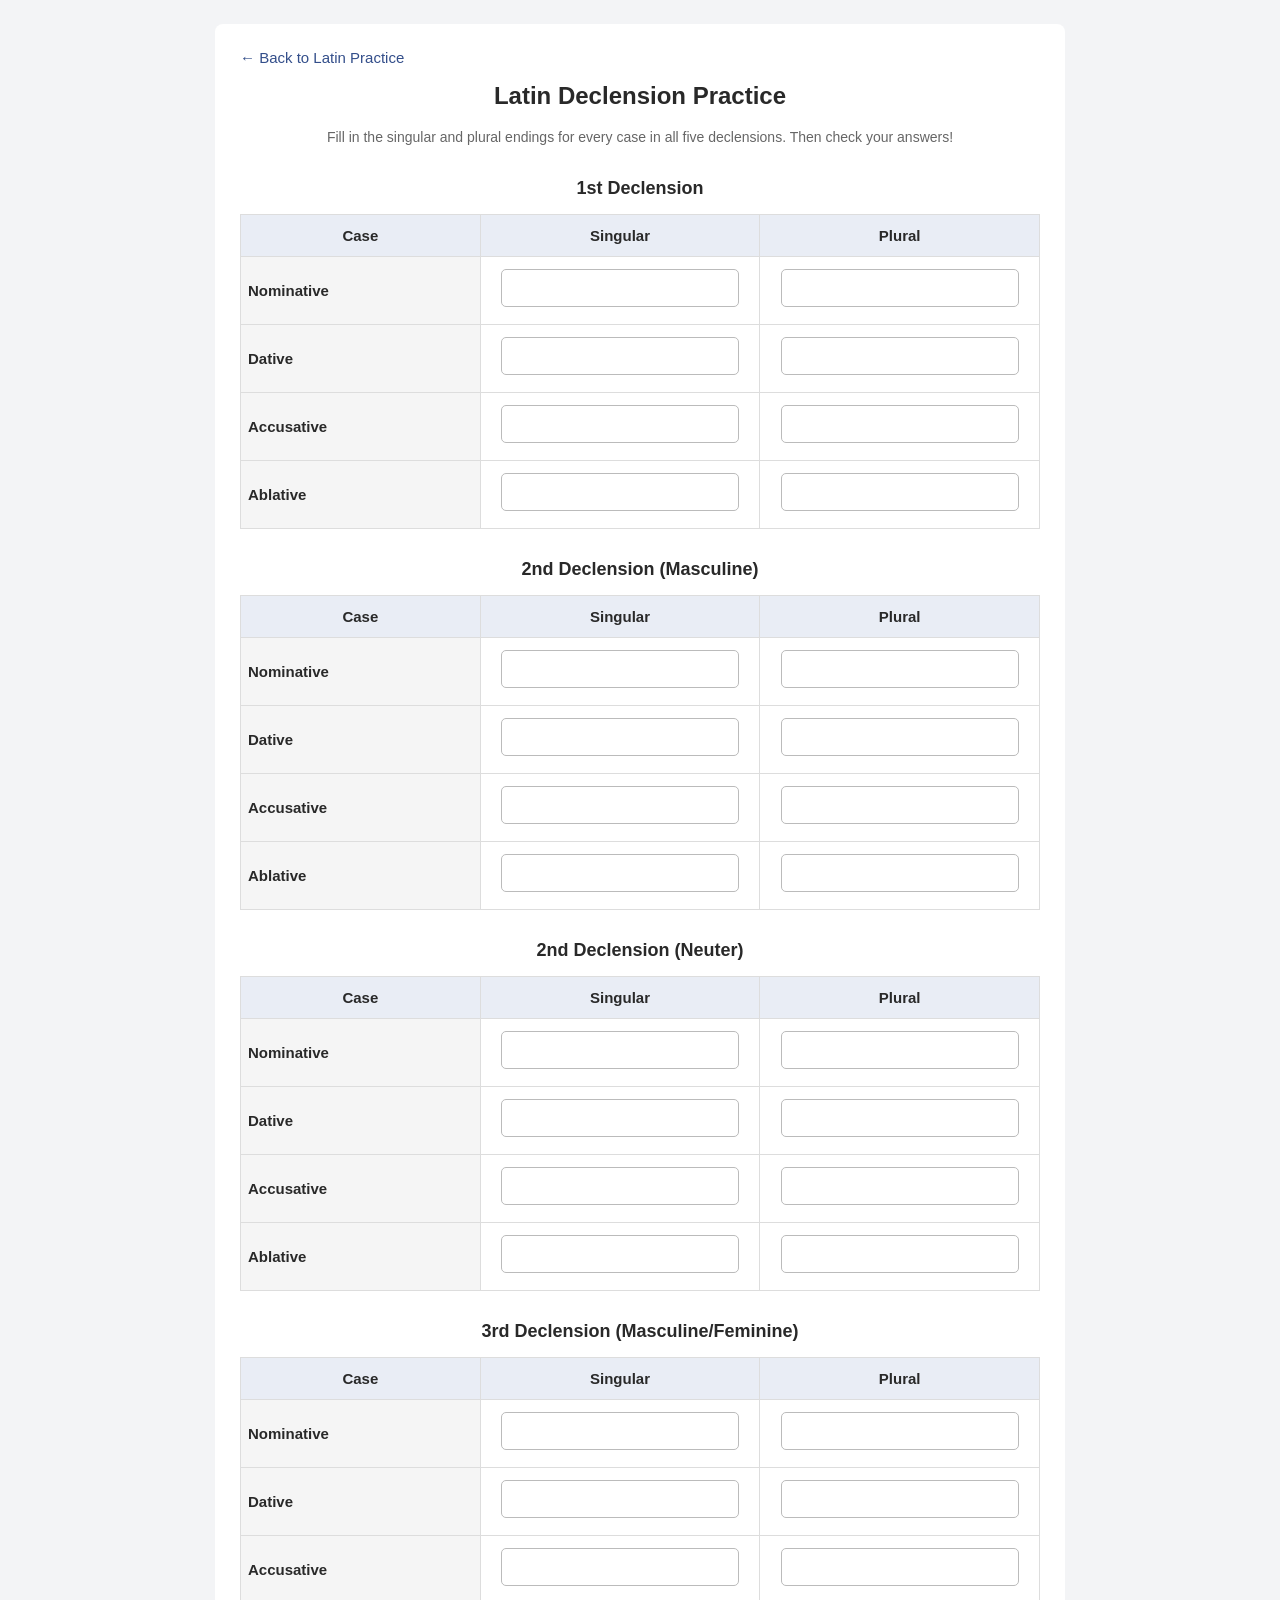
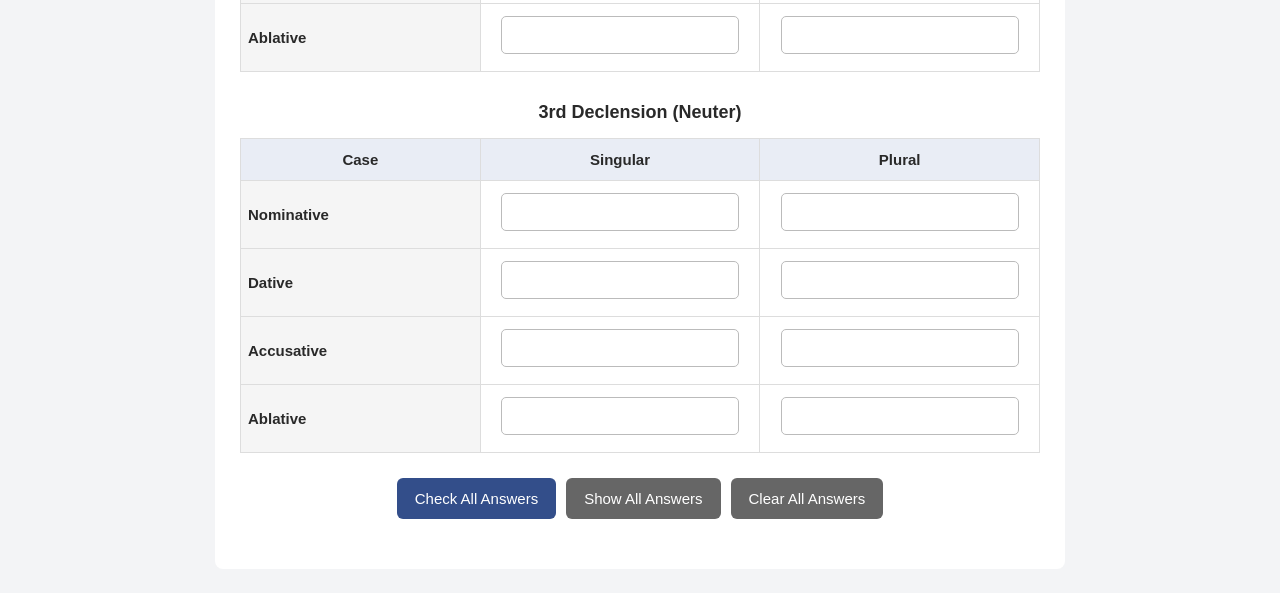
==== declensiontester.html @ fd29722c "added homepage and the idea of a future verb tenses tester" ====
<!DOCTYPE html>
<html lang="en">
<head>
<meta charset="UTF-8">
<meta name="viewport" content="width=device-width, initial-scale=1.0">
<title>Latin Declension Practice</title>

<link rel="stylesheet" href="style.css">

</head>

<body>

<div class="container">

    <a class="back-button" href="./index.html">← Back to Latin Practice</a>

    <h1>Latin Declension Practice</h1>

    <p class="instructions">
        Fill in the singular and plural endings for every case
        in all five declensions. Then check your answers!
    </p>

    <div id="charts"></div>

    <div class="controls">
        <button onclick="checkAnswers()">
            Check All Answers
        </button>

        <button class="secondary" onclick="showAnswers()">
            Show All Answers
        </button>

        <button class="secondary" onclick="resetAnswers()">
            Clear All Answers
        </button>
    </div>

    <div class="feedback" id="feedback"></div>
    <div class="score" id="score"></div>

</div>

<script>

const charts = {

    first: {
        title: "1st Declension",
        cases: [
            ["Nominative", "a", "ae"],
            ["Dative", "ae", "is"],
            ["Accusative", "am", "as"],
            ["Ablative", "a", "is"]
        ]
    },

    secondM: {
        title: "2nd Declension (Masculine)",
        cases: [
            ["Nominative", "-us / -er", "i"],
            ["Dative", "o", "is"],
            ["Accusative", "um", "os"],
            ["Ablative", "o", "is"]
        ]
    },

    secondN: {
        title: "2nd Declension (Neuter)",
        cases: [
            ["Nominative", "um", "a"],
            ["Dative", "o", "is"],
            ["Accusative", "um", "a"],
            ["Ablative", "o", "is"]
        ]
    },

    thirdMF: {
        title: "3rd Declension (Masculine/Feminine)",
        cases: [
            ["Nominative", "varies", "es"],
            ["Dative", "i", "ibus"],
            ["Accusative", "em", "es"],
            ["Ablative", "e", "ibus"]
        ]
    },

    thirdN: {
        title: "3rd Declension (Neuter)",
        cases: [
            ["Nominative", "varies", "a"],
            ["Dative", "i", "ibus"],
            ["Accusative", "varies", "a"],
            ["Ablative", "e", "ibus"]
        ]
    }

};


// Create all five charts

function createCharts() {

    const container = document.getElementById("charts");

    container.innerHTML = "";

    Object.entries(charts).forEach(([key, chart]) => {

        const section = document.createElement("div");
        section.className = "chart";

        const heading = document.createElement("h2");
        heading.textContent = chart.title;

        section.appendChild(heading);

        const table = document.createElement("table");

        table.innerHTML = `
            <thead>
                <tr>
                    <th>Case</th>
                    <th>Singular</th>
                    <th>Plural</th>
                </tr>
            </thead>
            <tbody></tbody>
        `;

        const body = table.querySelector("tbody");

        chart.cases.forEach((row, index) => {

            const tr = document.createElement("tr");

            tr.innerHTML = `
                <td>${row[0]}</td>

                <td>
                    <input
                        type="text"
                        id="${key}-s${index}"
                        autocomplete="off"
                        spellcheck="false"
                    >
                    <div class="answer" id="${key}-sa${index}"></div>
                </td>

                <td>
                    <input
                        type="text"
                        id="${key}-p${index}"
                        autocomplete="off"
                        spellcheck="false"
                    >
                    <div class="answer" id="${key}-pa${index}"></div>
                </td>
            `;

            body.appendChild(tr);

        });

        section.appendChild(table);
        container.appendChild(section);

    });

    // Press Enter to check all answers

    document.querySelectorAll("input").forEach(input => {

        input.addEventListener("keydown", event => {

            if (event.key === "Enter") {
                checkAnswers();
            }

        });

    });

}


// Normalize answers

function normalize(value) {

    return value.toLowerCase()
        .trim()
        .replace(/[\s-]/g, "");

}


// Check whether an answer is correct

function isCorrect(input, answer) {

    const entered = normalize(input);

    const accepted = answer.split("/").map(normalize);

    return accepted.includes(entered);

}


// Check every chart

function checkAnswers() {

    let correct = 0;
    let total = 0;

    Object.entries(charts).forEach(([key, chart]) => {

        chart.cases.forEach((row, index) => {

            ["s", "p"].forEach((type, column) => {

                total++;

                const input = document.getElementById(
                    `${key}-${type}${index}`
                );

                const answer = row[column + 1];

                const result = isCorrect(input.value, answer);

                input.classList.remove("correct", "incorrect");

                input.classList.add(
                    result ? "correct" : "incorrect"
                );

                if (result) correct++;

                const answerBox = document.getElementById(
                    `${key}-${type === "s" ? "sa" : "pa"}${index}`
                );

                answerBox.textContent = result
                    ? "✓"
                    : "Answer: " + answer;

            });

        });

    });

    document.getElementById("feedback").textContent =
        correct === total
            ? "Perfect! All answers are correct!"
            : correct + " out of " + total + " correct.";

    document.getElementById("score").textContent =
        "Keep practicing until you get all 40 correct!";

}


// Show every answer

function showAnswers() {

    Object.entries(charts).forEach(([key, chart]) => {

        chart.cases.forEach((row, index) => {

            ["s", "p"].forEach((type, column) => {

                const input = document.getElementById(
                    `${key}-${type}${index}`
                );

                const answer = row[column + 1];

                input.value = answer;

                input.classList.remove("incorrect");
                input.classList.add("correct");

                const answerBox = document.getElementById(
                    `${key}-${type === "s" ? "sa" : "pa"}${index}`
                );

                answerBox.textContent = "";

            });

        });

    });

    document.getElementById("feedback").textContent =
        "All answer keys displayed!";

    document.getElementById("score").textContent = "";

}


// Clear all answers

function resetAnswers() {

    document.querySelectorAll("input").forEach(input => {

        input.value = "";

        input.classList.remove("correct", "incorrect");

    });

    document.querySelectorAll(".answer").forEach(box => {

        box.textContent = "";

    });

    document.getElementById("feedback").textContent = "";
    document.getElementById("score").textContent = "";

}


// Start the page

createCharts();

</script>

</body>
</html>
---- style.css ----
* {
  box-sizing: border-box;
}

body {
  margin: 0;
  padding: 24px 16px;
  color: #292929;
  background: #f3f4f6;
  font: 15px Arial, sans-serif;
}

main,
.container {
  max-width: 850px;
  margin: 0 auto;
  padding: 25px;
  background: white;
  border-radius: 8px;
}

/* Homepage */

h1 {
  margin-top: 0;
  text-align: center;
  font-size: 24px;
}

.intro,
.instructions {
  margin-bottom: 26px;
  color: #666;
  text-align: center;
  font-size: 14px;
  line-height: 1.6;
}

h2 {
  font-size: 18px;
}

.tools {
  border: 1px solid #ddd;
}

.tool {
  display: flex;
  justify-content: space-between;
  padding: 14px;
  border-bottom: 1px solid #ddd;
  color: #666;
  line-height: 1.6;
  text-decoration: none;
}

.tool:last-child {
  border-bottom: 0;
}

.tool:nth-child(odd) {
  background: #f5f5f5;
}

.tool:hover {
  background: #e9edf5;
}

.tool strong {
  color: #292929;
}

/* Declension tester */

.instructions {
  margin-bottom: 20px;
}

.chart {
  margin-top: 30px;
}

.chart h2 {
  margin-bottom: 5px;
  text-align: center;
}

table {
  width: 100%;
  margin-top: 15px;
  border-collapse: collapse;
  text-align: center;
}

th,
td {
  padding: 12px 7px;
  border: 1px solid #ddd;
}

th {
  background: #e9edf5;
}

td:first-child {
  width: 30%;
  background: #f5f5f5;
  font-weight: bold;
  text-align: left;
}

input {
  width: 90%;
  min-width: 55px;
  padding: 9px 4px;
  border: 1px solid #bbb;
  border-radius: 5px;
  text-align: center;
  font-size: 16px;
}

input.correct {
  border: 2px solid #269b54;
  background: #e6f7eb;
}

input.incorrect {
  border: 2px solid #d94b4b;
  background: #fff0f0;
}

.answer {
  margin-top: 5px;
  color: #c0392b;
  font-size: 12px;
}

.controls {
  display: flex;
  flex-wrap: wrap;
  justify-content: center;
  gap: 10px;
  margin: 25px 0;
}

button {
  padding: 12px 18px;
  border: 0;
  border-radius: 6px;
  background: #334e8a;
  color: white;
  font-size: 15px;
  cursor: pointer;
}

button:hover {
  background: #243966;
}

button.secondary {
  background: #666;
}

button.secondary:hover {
  background: #444;
}

.back-button {
  display: inline-block;
  margin-bottom: 16px;
  color: #334e8a;
  text-decoration: none;
}

.back-button:hover {
  text-decoration: underline;
}

.feedback,
.score {
  text-align: center;
}

.feedback {
  margin: 20px 0;
  font-size: 18px;
  font-weight: bold;
}

.score {
  margin-top: 12px;
  color: #555;
}

@media (max-width: 500px) {
  body {
    padding: 15px 9px;
  }

  main,
  .container {
    padding: 15px 9px;
  }

  th,
  td {
    padding: 8px 3px;
    font-size: 13px;
  }

  input {
    width: 95%;
    min-width: 40px;
    font-size: 14px;
  }

  .chart h2 {
    font-size: 16px;
  }
}
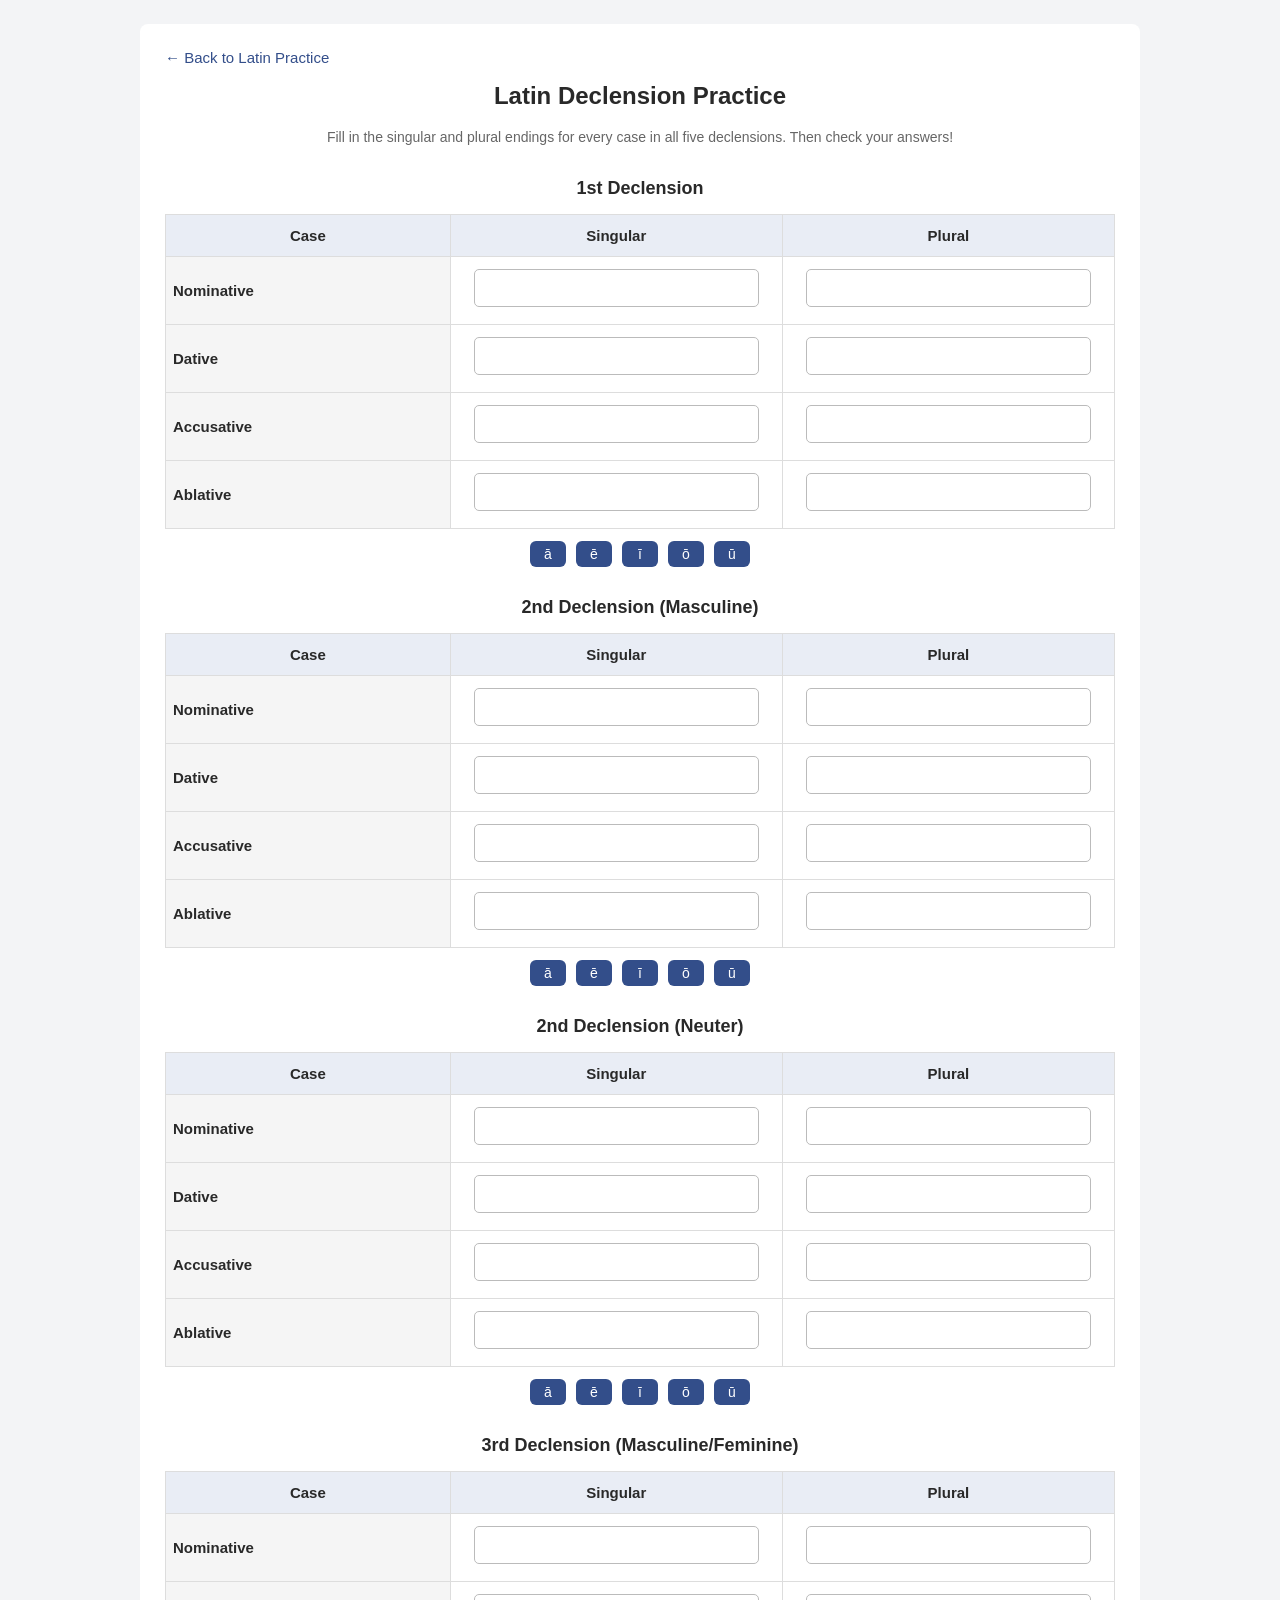
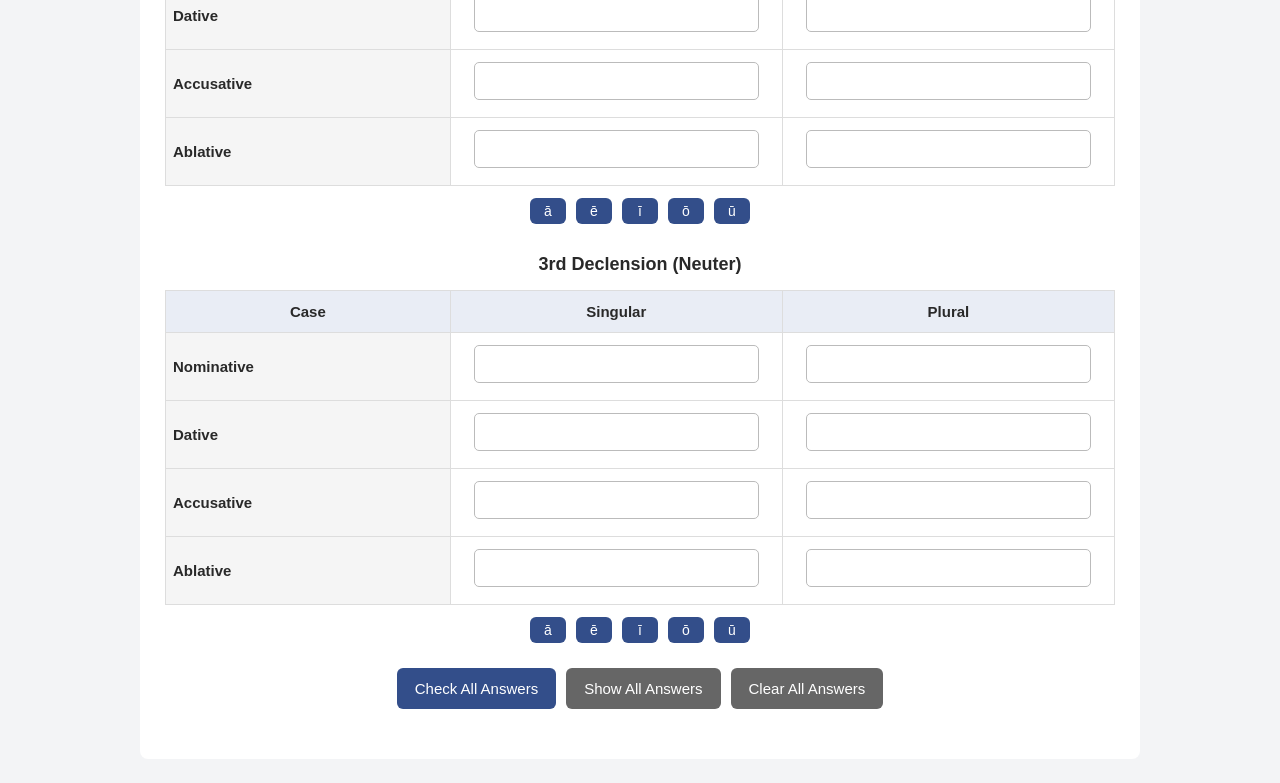
==== commit 1cb54691: "style updates and new tensetester" ====
--- a/declensiontester.html
+++ b/declensiontester.html
@@ -47,24 +47,23 @@
 <script>
 
 const charts = {
-
     first: {
         title: "1st Declension",
         cases: [
             ["Nominative", "a", "ae"],
-            ["Dative", "ae", "is"],
-            ["Accusative", "am", "as"],
-            ["Ablative", "a", "is"]
+            ["Dative", "ae", "īs"],
+            ["Accusative", "am", "ās"],
+            ["Ablative", "ā", "īs"]
         ]
     },
 
     secondM: {
         title: "2nd Declension (Masculine)",
         cases: [
-            ["Nominative", "-us / -er", "i"],
-            ["Dative", "o", "is"],
-            ["Accusative", "um", "os"],
-            ["Ablative", "o", "is"]
+            ["Nominative", "-us / -er", "ī"],
+            ["Dative", "ō", "īs"],
+            ["Accusative", "um", "ōs"],
+            ["Ablative", "ō", "īs"]
         ]
     },
 
@@ -72,18 +71,18 @@
         title: "2nd Declension (Neuter)",
         cases: [
             ["Nominative", "um", "a"],
-            ["Dative", "o", "is"],
+            ["Dative", "ō", "īs"],
             ["Accusative", "um", "a"],
-            ["Ablative", "o", "is"]
+            ["Ablative", "ō", "īs"]
         ]
     },
 
     thirdMF: {
         title: "3rd Declension (Masculine/Feminine)",
         cases: [
-            ["Nominative", "varies", "es"],
-            ["Dative", "i", "ibus"],
-            ["Accusative", "em", "es"],
+            ["Nominative", "varies", "ēs"],
+            ["Dative", "ī", "ibus"],
+            ["Accusative", "em", "ēs"],
             ["Ablative", "e", "ibus"]
         ]
     },
@@ -92,14 +91,12 @@
         title: "3rd Declension (Neuter)",
         cases: [
             ["Nominative", "varies", "a"],
-            ["Dative", "i", "ibus"],
+            ["Dative", "ī", "ibus"],
             ["Accusative", "varies", "a"],
             ["Ablative", "e", "ibus"]
         ]
     }
-
 };
-
 
 // Create all five charts
 
@@ -167,6 +164,19 @@
         });
 
         section.appendChild(table);
+	const macronButtons = document.createElement("div");
+	macronButtons.className = "macron-buttons";
+	
+	["ā", "ē", "ī", "ō", "ū"].forEach(letter => {
+	    const button = document.createElement("button");
+	    button.type = "button";
+	    button.textContent = letter;
+	    button.dataset.letter = letter;
+	    macronButtons.appendChild(button);
+	});
+	
+	section.appendChild(macronButtons);
+
         container.appendChild(section);
 
     });
@@ -337,6 +347,31 @@
 
 createCharts();
 
+let lastFocusedInput = null;
+
+document.getElementById("charts").addEventListener("focusin", event => {
+    if (event.target.matches("input")) {
+        lastFocusedInput = event.target;
+    }
+});
+
+document.getElementById("charts").addEventListener("click", event => {
+    const button = event.target.closest(".macron-buttons button");
+    if (!button || !lastFocusedInput) return;
+
+    const input = lastFocusedInput;
+    const start = input.selectionStart;
+    const end = input.selectionEnd;
+    const letter = button.dataset.letter;
+
+    input.value =
+        input.value.slice(0, start) + letter + input.value.slice(end);
+
+    input.focus();
+    input.setSelectionRange(start + 1, start + 1);
+});
+
+
 </script>
 
 </body>
--- a/style.css
+++ b/style.css
@@ -12,7 +12,8 @@
 
 main,
 .container {
-  max-width: 850px;
+  width: 100%;
+  max-width: 1000px;
   margin: 0 auto;
   padding: 25px;
   background: white;
@@ -218,3 +219,78 @@
     font-size: 16px;
   }
 }
+
+/* Shared table styles */
+table {
+  width: 100%;
+  margin-top: 15px;
+  border-collapse: collapse;
+  text-align: center;
+}
+
+th,
+td {
+  padding: 12px 7px;
+  border: 1px solid #ddd;
+}
+
+th {
+  background: #e9edf5;
+}
+
+/* Declension table: label column */
+td:first-child {
+  width: 30%;
+  background: #f5f5f5;
+  font-weight: bold;
+  text-align: left;
+}
+
+/* Tense tester: three tables side by side */
+.tense-tables {
+  display: grid;
+  grid-template-columns: 1fr;
+  gap: 12px;
+}
+
+.tense-chart h2 {
+  text-align: center;
+}
+
+.tense-chart td:first-child {
+  width: auto;
+  text-align: center;
+}
+
+.tense-chart input {
+  width: 90%;
+  min-width: 0;
+}
+
+@media (max-width: 650px) {
+  .tense-tables {
+    grid-template-columns: 1fr;
+  }
+}
+
+@media (max-width: 500px) {
+  th,
+  td {
+    padding: 8px 3px;
+    font-size: 13px;
+  }
+}
+
+.macron-buttons {
+  display: flex;
+  justify-content: center;
+  gap: 10px;
+  margin: 12px 0;
+}
+
+.macron-buttons button {
+  min-width: 36px;
+  padding: 5px 8px;
+  font-size: 14px;
+}
+
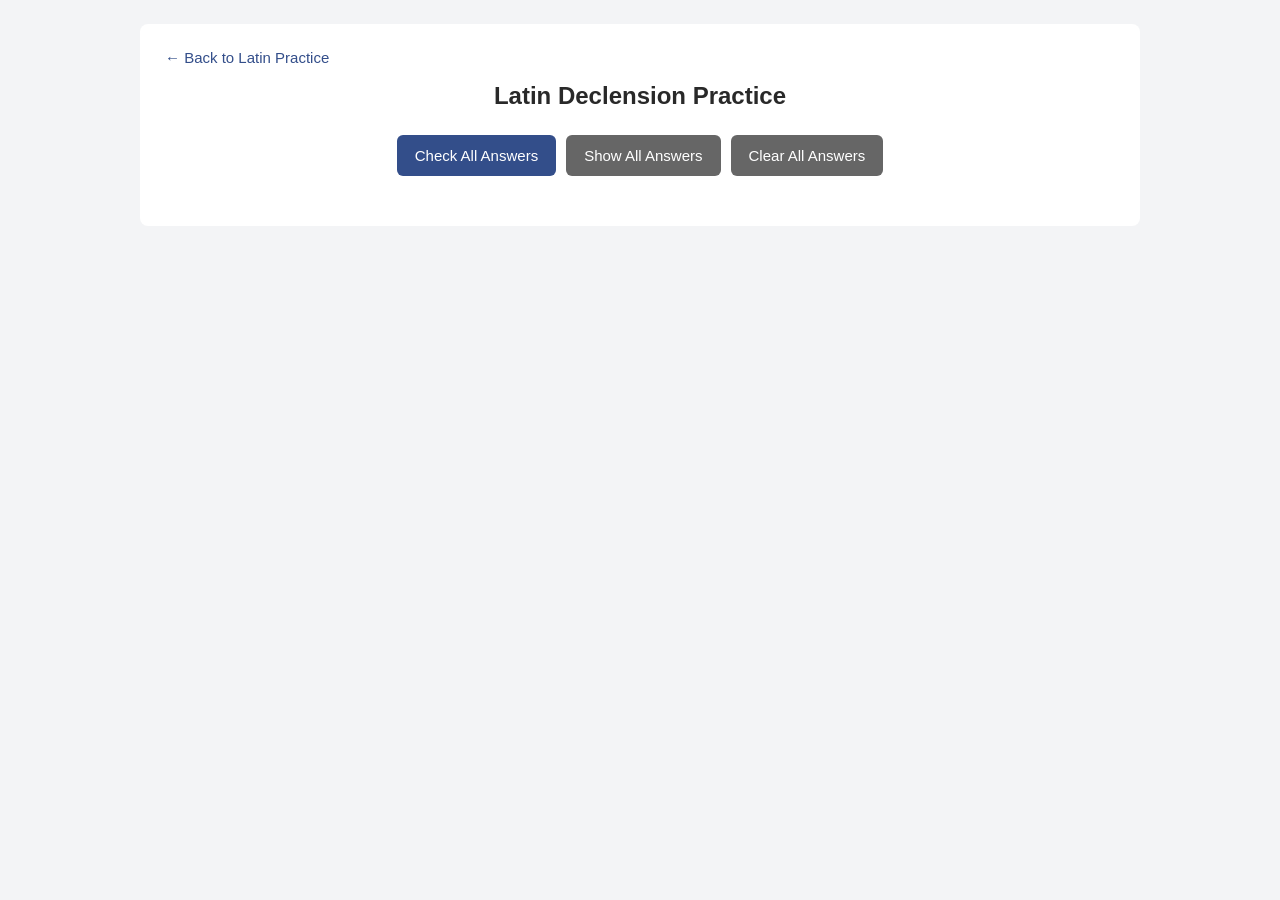
==== commit fcae5389: "mild formatting updates" ====
--- a/declensiontester.html
+++ b/declensiontester.html
@@ -18,11 +18,6 @@
 
     <h1>Latin Declension Practice</h1>
 
-    <p class="instructions">
-        Fill in the singular and plural endings for every case
-        in all five declensions. Then check your answers!
-    </p>
-
     <div id="charts"></div>
 
     <div class="controls">
@@ -60,10 +55,10 @@
     secondM: {
         title: "2nd Declension (Masculine)",
         cases: [
-            ["Nominative", "-us / -er", "ī"],
-            ["Dative", "ō", "īs"],
-            ["Accusative", "um", "ōs"],
-            ["Ablative", "ō", "īs"]
+            ["Nominative", "us", "i"],
+            ["Dative", "o", "is"],
+            ["Accusative", "um", "os"],
+            ["Ablative", "o", "is"]
         ]
     },
 
@@ -71,18 +66,18 @@
         title: "2nd Declension (Neuter)",
         cases: [
             ["Nominative", "um", "a"],
-            ["Dative", "ō", "īs"],
+            ["Dative", "o", "is"],
             ["Accusative", "um", "a"],
-            ["Ablative", "ō", "īs"]
+            ["Ablative", "o", "is"]
         ]
     },
 
     thirdMF: {
         title: "3rd Declension (Masculine/Feminine)",
         cases: [
-            ["Nominative", "varies", "ēs"],
-            ["Dative", "ī", "ibus"],
-            ["Accusative", "em", "ēs"],
+            ["Nominative", "varies", "es"],
+            ["Dative", "i", "ibus"],
+            ["Accusative", "em", "es"],
             ["Ablative", "e", "ibus"]
         ]
     },
@@ -91,7 +86,7 @@
         title: "3rd Declension (Neuter)",
         cases: [
             ["Nominative", "varies", "a"],
-            ["Dative", "ī", "ibus"],
+            ["Dative", "i", "ibus"],
             ["Accusative", "varies", "a"],
             ["Ablative", "e", "ibus"]
         ]
@@ -201,11 +196,12 @@
 // Normalize answers
 
 function normalize(value) {
-
-    return value.toLowerCase()
+    return value
+        .toLowerCase()
         .trim()
+        .normalize("NFD")
+        .replace(/\u0304/g, "") // Remove macrons
         .replace(/[\s-]/g, "");
-
 }
 
 
@@ -266,17 +262,6 @@
         });
 
     });
-
-    document.getElementById("feedback").textContent =
-        correct === total
-            ? "Perfect! All answers are correct!"
-            : correct + " out of " + total + " correct.";
-
-    document.getElementById("score").textContent =
-        "Keep practicing until you get all 40 correct!";
-
-}
-
 
 // Show every answer
 
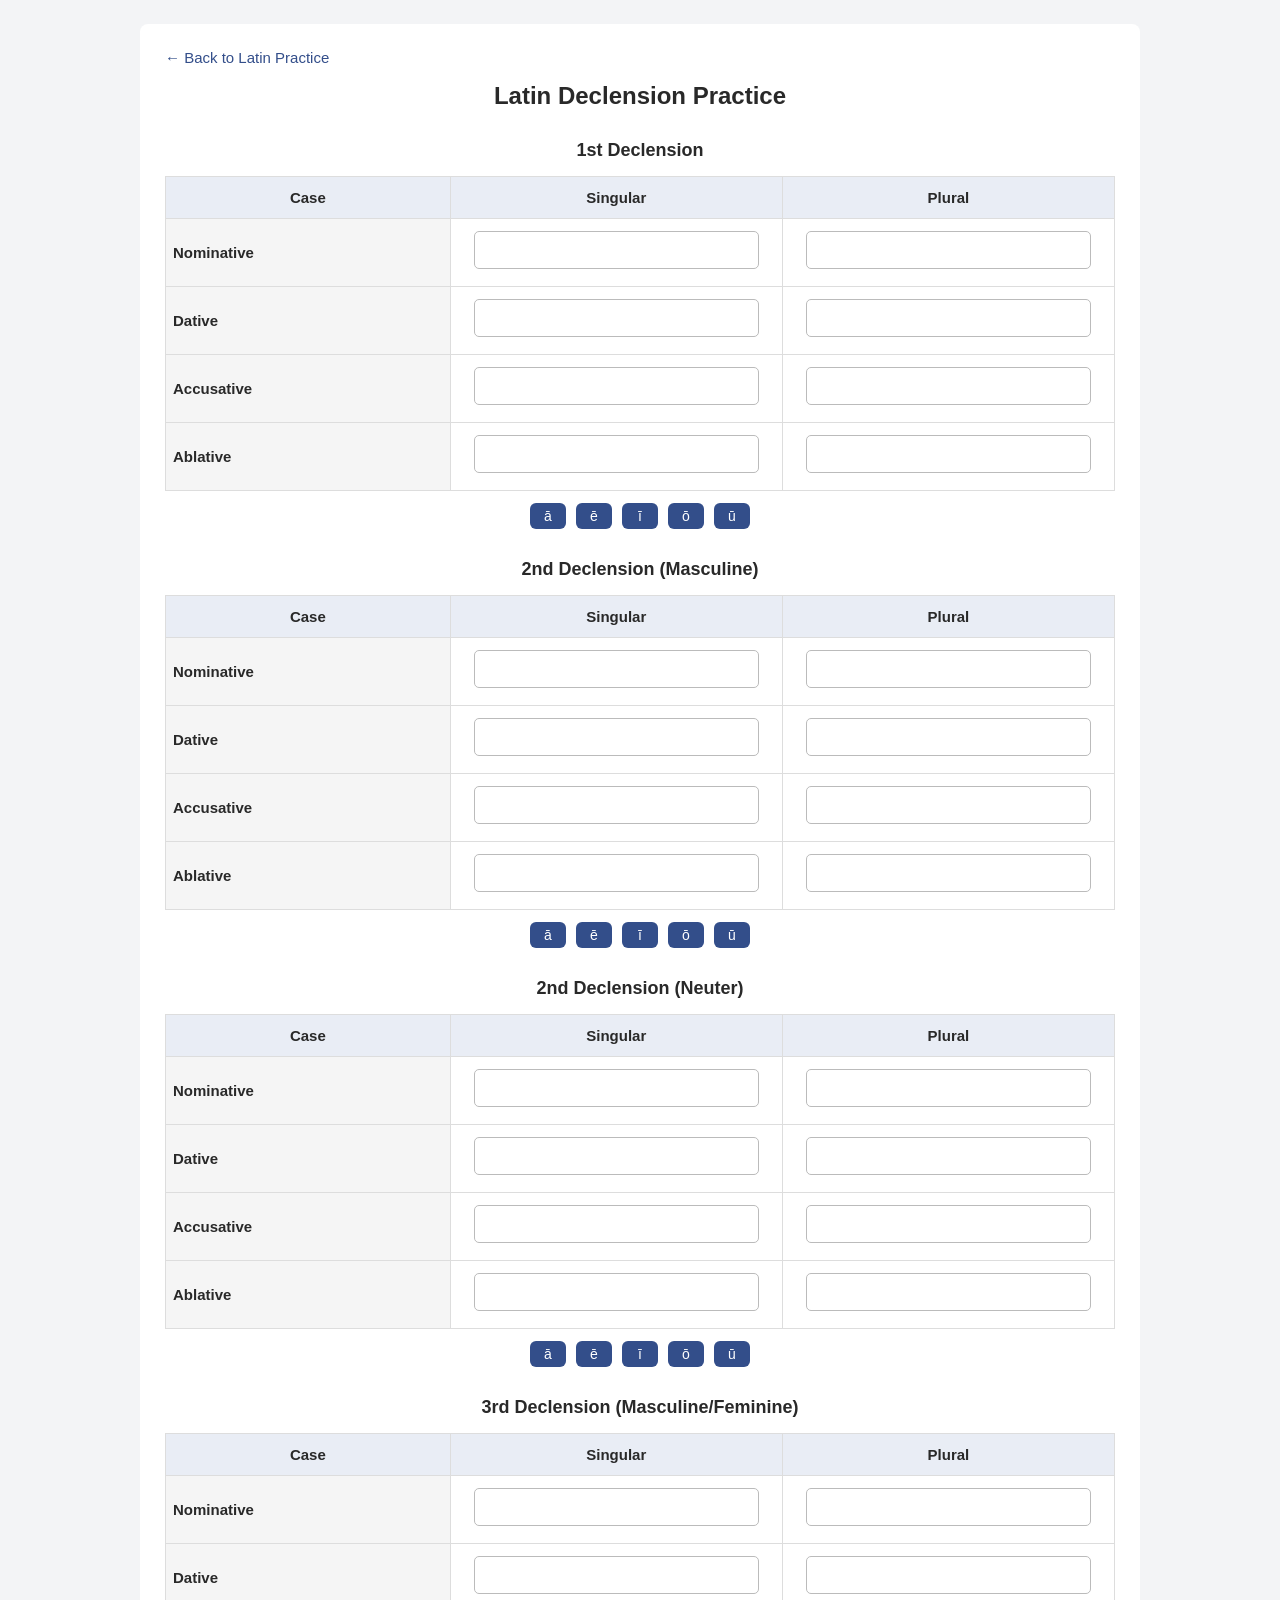
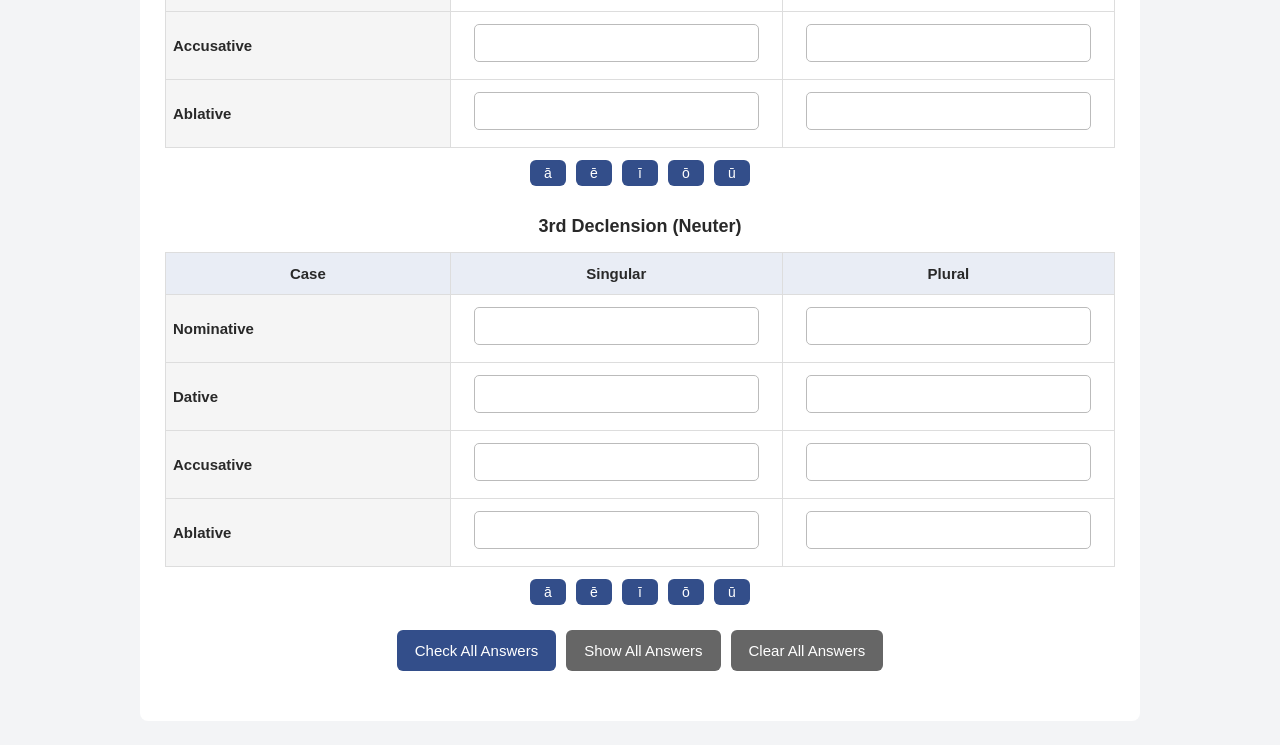
==== commit ee442bb1: "bug fixes - missing curly bracket in the checkAnswers function" ====
--- a/declensiontester.html
+++ b/declensiontester.html
@@ -262,6 +262,7 @@
         });
 
     });
+}
 
 // Show every answer
 
